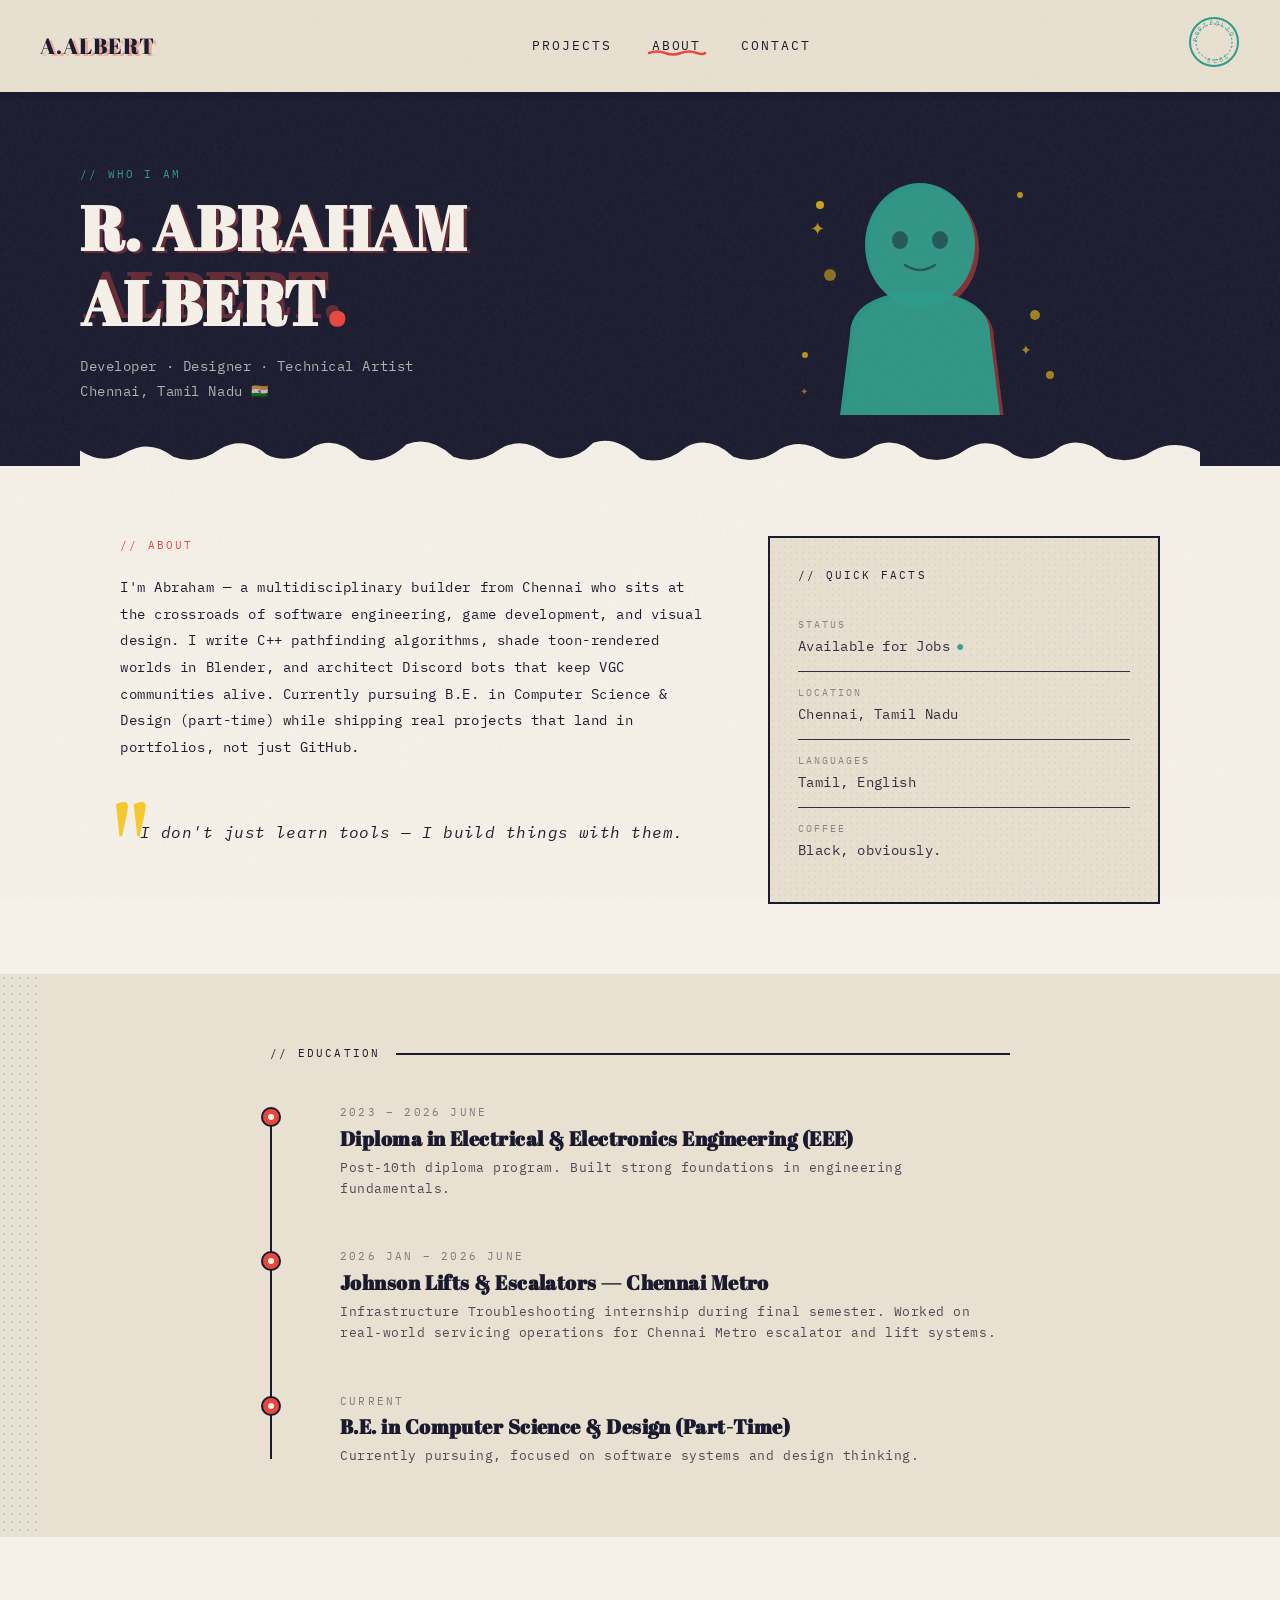
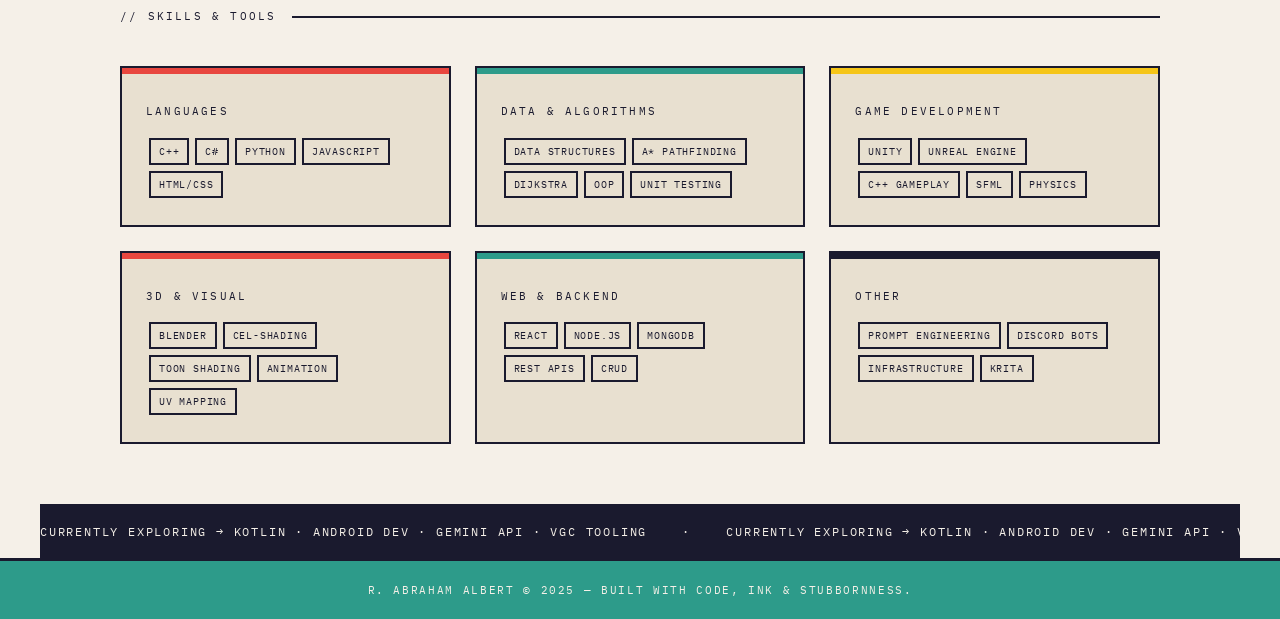
==== about.html @ dec5130c "Initial commit: Risograph portfolio website" ====
<!DOCTYPE html>
<html lang="en">
<head>
  <meta charset="UTF-8">
  <meta name="viewport" content="width=device-width, initial-scale=1.0">
  <title>About — R. Abraham Albert</title>
  <link rel="preconnect" href="https://fonts.googleapis.com">
  <link rel="preconnect" href="https://fonts.gstatic.com" crossorigin>
  <link href="https://fonts.googleapis.com/css2?family=Abril+Fatface&family=IBM+Plex+Mono:ital,wght@0,400;0,500;1,400&display=swap" rel="stylesheet">
  <link rel="stylesheet" href="assets/css/risograph.css">
  <link rel="stylesheet" href="assets/css/header.css">
  <link rel="stylesheet" href="assets/css/about.css">
</head>
<body>

<script src="assets/js/header.js"></script>
<script>injectHeader('about');</script>

<!-- ═══════════════ BLOCK 1: HERO ═══════════════ -->
<section class="about-hero">
  <div class="about-hero-left">
    <p class="label" style="color: var(--ink-teal);">// Who I Am</p>
    <h1 class="about-name mis-reg" data-text="R. ABRAHAM ALBERT.">
      R. ABRAHAM<br><span>ALBERT<span class="period">.</span></span>
    </h1>
    <p class="about-subtitle">Developer · Designer · Technical Artist<br>Chennai, Tamil Nadu 🇮🇳</p>
  </div>
  <div class="about-hero-right" aria-hidden="true">
    <svg width="300" height="260" viewBox="0 0 300 260" fill="none" xmlns="http://www.w3.org/2000/svg">
      <!-- Misreg silhouette -->
      <g transform="translate(4,4)" opacity="0.5">
        <ellipse cx="150" cy="90" rx="55" ry="62" fill="var(--ink-red)"/>
        <path d="M80,180 Q80,140 150,135 Q220,140 220,180 L230,260 L70,260 Z" fill="var(--ink-red)"/>
      </g>
      <!-- Main silhouette -->
      <ellipse cx="150" cy="90" rx="55" ry="62" fill="var(--ink-teal)" opacity="0.95"/>
      <path d="M80,180 Q80,140 150,135 Q220,140 220,180 L230,260 L70,260 Z" fill="var(--ink-teal)" opacity="0.95"/>
      <!-- Face details -->
      <ellipse cx="130" cy="85" rx="8" ry="9" fill="var(--ink-black)" opacity="0.5"/>
      <ellipse cx="170" cy="85" rx="8" ry="9" fill="var(--ink-black)" opacity="0.5"/>
      <path d="M135,110 Q150,120 165,110" stroke="var(--ink-black)" stroke-width="2.5" fill="none" stroke-linecap="round" opacity="0.5"/>
      <!-- Halftone dots -->
      <circle cx="50" cy="50" r="4" fill="var(--ink-yellow)" opacity="0.8"/>
      <circle cx="250" cy="40" r="3" fill="var(--ink-yellow)" opacity="0.7"/>
      <circle cx="265" cy="160" r="5" fill="var(--ink-yellow)" opacity="0.6"/>
      <circle cx="35" cy="200" r="3" fill="var(--ink-yellow)" opacity="0.7"/>
      <circle cx="280" cy="220" r="4" fill="var(--ink-yellow)" opacity="0.6"/>
      <circle cx="60" cy="120" r="6" fill="var(--ink-yellow)" opacity="0.5"/>
      <!-- Stars/accents -->
      <text x="40" y="80" font-size="18" fill="var(--ink-yellow)" opacity="0.7">✦</text>
      <text x="250" y="200" font-size="14" fill="var(--ink-yellow)" opacity="0.6">✦</text>
      <text x="30" y="240" font-size="10" fill="var(--ink-yellow)" opacity="0.5">✦</text>
    </svg>
  </div>

  <div class="torn-divider">
    <svg viewBox="0 0 1440 40" fill="none" xmlns="http://www.w3.org/2000/svg" preserveAspectRatio="none">
      <path d="M0,0 L0,20 Q30,40 60,22 Q90,5 120,28 Q150,40 180,18 Q210,0 240,25 Q270,40 300,15 Q330,0 360,30 Q390,40 420,12 Q450,0 480,28 Q510,40 540,18 Q570,0 600,25 Q630,40 660,10 Q690,0 720,30 Q750,40 780,15 Q810,0 840,28 Q870,40 900,18 Q930,2 960,25 Q990,40 1020,15 Q1050,0 1080,28 Q1110,40 1140,18 Q1170,0 1200,25 Q1230,40 1260,15 Q1290,0 1320,28 Q1350,40 1380,20 Q1410,5 1440,22 L1440,40 L0,40 Z" fill="var(--paper)"/>
    </svg>
  </div>
</section>

<!-- ═══════════════ BLOCK 2: BIO ═══════════════ -->
<section class="about-bio">
  <div class="about-bio-inner">
    <div class="bio-left">
      <p class="label" style="color: var(--ink-red);">// About</p>
      <p class="bio-text">I'm Abraham — a multidisciplinary builder from Chennai who sits at the crossroads of software engineering, game development, and visual design. I write C++ pathfinding algorithms, shade toon-rendered worlds in Blender, and architect Discord bots that keep VGC communities alive. Currently pursuing B.E. in Computer Science &amp; Design (part-time) while shipping real projects that land in portfolios, not just GitHub.</p>
      <div class="pull-quote">
        <span class="quote-mark">"</span>
        <em class="quote-text">I don't just learn tools — I build things with them.</em>
      </div>
    </div>
    <div class="bio-right">
      <div class="info-card">
        <div class="info-card-halftone"></div>
        <p class="label" style="margin-bottom: 20px;">// Quick Facts</p>
        <div class="info-row">
          <span class="info-key">Status</span>
          <span class="info-val">Available for Jobs <span class="blink-dot">●</span></span>
        </div>
        <div class="info-row">
          <span class="info-key">Location</span>
          <span class="info-val">Chennai, Tamil Nadu</span>
        </div>
        <div class="info-row">
          <span class="info-key">Languages</span>
          <span class="info-val">Tamil, English</span>
        </div>
        <div class="info-row">
          <span class="info-key">Coffee</span>
          <span class="info-val">Black, obviously.</span>
        </div>
      </div>
    </div>
  </div>
</section>

<!-- ═══════════════ BLOCK 3: EDUCATION ═══════════════ -->
<section class="about-education">
  <div class="edu-stripe" aria-hidden="true"></div>
  <div class="about-edu-inner">
    <p class="label section-label">// Education</p>

    <div class="timeline">

      <div class="timeline-item">
        <div class="timeline-marker"></div>
        <div class="timeline-content">
          <span class="timeline-year label">2023 – 2026 June</span>
          <h3 class="timeline-inst">Diploma in Electrical &amp; Electronics Engineering (EEE)</h3>
          <p class="timeline-detail">Post-10th diploma program. Built strong foundations in engineering fundamentals.</p>
        </div>
      </div>

      <div class="timeline-item">
        <div class="timeline-marker"></div>
        <div class="timeline-content">
          <span class="timeline-year label">2026 Jan – 2026 June</span>
          <h3 class="timeline-inst">Johnson Lifts &amp; Escalators — Chennai Metro</h3>
          <p class="timeline-detail">Infrastructure Troubleshooting internship during final semester. Worked on real-world servicing operations for Chennai Metro escalator and lift systems.</p>
        </div>
      </div>

      <div class="timeline-item">
        <div class="timeline-marker"></div>
        <div class="timeline-content">
          <span class="timeline-year label">Current</span>
          <h3 class="timeline-inst">B.E. in Computer Science &amp; Design (Part-Time)</h3>
          <p class="timeline-detail">Currently pursuing, focused on software systems and design thinking.</p>
        </div>
      </div>

    </div>
  </div>
</section>

<!-- ═══════════════ BLOCK 4: SKILLS ═══════════════ -->
<section class="about-skills">
  <div class="about-skills-inner">
    <p class="label section-label">// Skills &amp; Tools</p>

    <div class="skills-grid">

      <div class="skill-card" style="--accent: var(--ink-red)">
        <div class="skill-accent-bar"></div>
        <p class="skill-cat label">Languages</p>
        <div class="skill-tags">
          <span class="tag">C++</span><span class="tag">C#</span><span class="tag">Python</span>
          <span class="tag">JavaScript</span><span class="tag">HTML/CSS</span>
        </div>
      </div>

      <div class="skill-card" style="--accent: var(--ink-teal)">
        <div class="skill-accent-bar"></div>
        <p class="skill-cat label">Data &amp; Algorithms</p>
        <div class="skill-tags">
          <span class="tag">Data Structures</span><span class="tag">A* Pathfinding</span>
          <span class="tag">Dijkstra</span><span class="tag">OOP</span><span class="tag">Unit Testing</span>
        </div>
      </div>

      <div class="skill-card" style="--accent: var(--ink-yellow)">
        <div class="skill-accent-bar"></div>
        <p class="skill-cat label">Game Development</p>
        <div class="skill-tags">
          <span class="tag">Unity</span><span class="tag">Unreal Engine</span>
          <span class="tag">C++ Gameplay</span><span class="tag">SFML</span><span class="tag">Physics</span>
        </div>
      </div>

      <div class="skill-card" style="--accent: var(--ink-red)">
        <div class="skill-accent-bar"></div>
        <p class="skill-cat label">3D &amp; Visual</p>
        <div class="skill-tags">
          <span class="tag">Blender</span><span class="tag">Cel-Shading</span>
          <span class="tag">Toon Shading</span><span class="tag">Animation</span><span class="tag">UV Mapping</span>
        </div>
      </div>

      <div class="skill-card" style="--accent: var(--ink-teal)">
        <div class="skill-accent-bar"></div>
        <p class="skill-cat label">Web &amp; Backend</p>
        <div class="skill-tags">
          <span class="tag">React</span><span class="tag">Node.js</span>
          <span class="tag">MongoDB</span><span class="tag">REST APIs</span><span class="tag">CRUD</span>
        </div>
      </div>

      <div class="skill-card" style="--accent: var(--ink-black)">
        <div class="skill-accent-bar"></div>
        <p class="skill-cat label">Other</p>
        <div class="skill-tags">
          <span class="tag">Prompt Engineering</span><span class="tag">Discord Bots</span>
          <span class="tag">Infrastructure</span><span class="tag">Krita</span>
        </div>
      </div>

    </div>

    <div class="skills-ticker-wrap">
      <div class="skills-ticker">
        <span>Currently Exploring → Kotlin · Android Dev · Gemini API · VGC Tooling &nbsp;&nbsp;&nbsp;·&nbsp;&nbsp;&nbsp; Currently Exploring → Kotlin · Android Dev · Gemini API · VGC Tooling &nbsp;&nbsp;&nbsp;·&nbsp;&nbsp;&nbsp; Currently Exploring → Kotlin · Android Dev · Gemini API · VGC Tooling</span>
      </div>
    </div>
  </div>
</section>

<!-- ═══════════════ FOOTER ═══════════════ -->
<footer class="main-footer">
  R. Abraham Albert © 2025 — Built with Code, Ink &amp; Stubbornness.
</footer>

</body>
</html>
---- assets/css/risograph.css ----
@import url('https://fonts.googleapis.com/css2?family=Abril+Fatface&family=IBM+Plex+Mono:ital,wght@0,400;0,500;1,400&display=swap');

:root {
  --ink-black: #1A1A2E;
  --ink-red: #E8473F;
  --ink-teal: #2D9B8A;
  --ink-yellow: #F5C518;
  --paper: #F5F0E8;
  --paper-dark: #E8E0D0;
}

*, *::before, *::after {
  box-sizing: border-box;
  margin: 0;
  padding: 0;
}

html {
  scroll-behavior: smooth;
}

body {
  background-color: var(--paper);
  color: var(--ink-black);
  font-family: 'IBM Plex Mono', monospace;
  font-size: 15px;
  line-height: 1.7;
  letter-spacing: 0.03em;
  position: relative;
  overflow-x: hidden;
}

body::after {
  content: '';
  position: fixed;
  inset: 0;
  background-image: url("data:image/svg+xml,%3Csvg viewBox='0 0 256 256' xmlns='http://www.w3.org/2000/svg'%3E%3Cfilter id='noise'%3E%3CfeTurbulence type='fractalNoise' baseFrequency='0.9' numOctaves='4' stitchTiles='stitch'/%3E%3C/filter%3E%3Crect width='100%25' height='100%25' filter='url(%23noise)' opacity='0.18'/%3E%3C/svg%3E");
  pointer-events: none;
  z-index: 9999;
  opacity: 0.18;
}

/* ── TYPOGRAPHY ── */
h1, h2, h3, .display {
  font-family: 'Abril Fatface', serif;
  line-height: 1.1;
}

.mono {
  font-family: 'IBM Plex Mono', monospace;
}

.label {
  font-family: 'IBM Plex Mono', monospace;
  font-size: 11px;
  letter-spacing: 0.2em;
  text-transform: uppercase;
}

/* ── HALFTONE PATTERN ── */
.halftone {
  background-image: radial-gradient(circle, var(--ink-black) 1.5px, transparent 1.5px);
  background-size: 6px 6px;
  opacity: 0.08;
}

/* ── STAMP HOVER ── */
.stamp-hover {
  transition: transform 0.12s ease, box-shadow 0.12s ease;
  cursor: pointer;
}
.stamp-hover:hover {
  transform: translate(3px, 3px);
  box-shadow: -3px -3px 0 0 var(--ink-black);
}

/* ── MISREGISTRATION ── */
.mis-reg {
  position: relative;
}
.mis-reg::before {
  content: attr(data-text);
  position: absolute;
  left: 3px;
  top: 2px;
  color: var(--ink-red);
  opacity: 0.35;
  z-index: -1;
  pointer-events: none;
  font-family: inherit;
  font-size: inherit;
  font-weight: inherit;
}

/* ── TAG / PILL ── */
.tag {
  display: inline-block;
  border: 2px solid var(--ink-black);
  font-family: 'IBM Plex Mono', monospace;
  font-size: 10px;
  text-transform: uppercase;
  letter-spacing: 0.08em;
  padding: 3px 8px;
  margin: 3px;
  background: transparent;
}

/* ── SECTION LABEL ── */
.section-label {
  font-family: 'IBM Plex Mono', monospace;
  font-size: 11px;
  letter-spacing: 0.2em;
  text-transform: uppercase;
  display: flex;
  align-items: center;
  gap: 16px;
  margin-bottom: 40px;
}
.section-label::after {
  content: '';
  flex: 1;
  height: 2px;
  background: var(--ink-black);
}

/* ── TORN PAPER DIVIDER ── */
.torn-divider {
  width: 100%;
  overflow: hidden;
  line-height: 0;
}
.torn-divider svg {
  display: block;
  width: 100%;
}

/* ── FOOTER ── */
footer.main-footer {
  background: var(--ink-teal);
  padding: 20px;
  text-align: center;
  font-family: 'IBM Plex Mono', monospace;
  font-size: 11px;
  letter-spacing: 0.15em;
  text-transform: uppercase;
  color: var(--paper);
  border-top: 3px solid var(--ink-black);
}

/* ── RESPONSIVE ── */
@media (max-width: 768px) {
  body { font-size: 14px; }
}
---- assets/css/header.css ----
/* ════════════════════════════════
   HEADER STYLES
   ════════════════════════════════ */

.site-header {
  position: sticky;
  top: 0;
  z-index: 1000;
  background: var(--paper-dark);
  border-bottom: 3px solid var(--ink-black);
  box-shadow: 0 4px 0 0 var(--ink-black);
  transition: box-shadow 0.2s;
}

.site-header.scrolled {
  box-shadow: 0 6px 0 0 var(--ink-black);
}

.header-inner {
  display: flex;
  align-items: center;
  justify-content: space-between;
  max-width: 1300px;
  margin: 0 auto;
  padding: 16px 40px;
  gap: 24px;
}

/* Wordmark */
.wordmark {
  font-family: 'Abril Fatface', serif;
  font-size: 22px;
  color: var(--ink-black);
  text-decoration: none;
  position: relative;
  flex-shrink: 0;
  letter-spacing: 0.04em;
}
.wordmark::before {
  font-family: 'Abril Fatface', serif;
  font-size: 22px;
  letter-spacing: 0.04em;
}

/* Main Nav */
.main-nav {
  display: flex;
  align-items: center;
  gap: 40px;
}

.nav-link {
  font-family: 'IBM Plex Mono', monospace;
  font-size: 13px;
  letter-spacing: 0.15em;
  text-transform: uppercase;
  text-decoration: none;
  color: var(--ink-black);
  position: relative;
  display: flex;
  flex-direction: column;
  align-items: center;
  gap: 2px;
}

.nav-link:hover {
  color: var(--ink-red);
}

.nav-underline {
  display: block;
  position: absolute;
  bottom: -6px;
  left: 50%;
  transform: translateX(-50%);
}

/* Stamp circle */
.stamp-circle {
  flex-shrink: 0;
  animation: spin-slow 30s linear infinite;
}

@keyframes spin-slow {
  to { transform: rotate(360deg); }
}

/* Hamburger */
.hamburger {
  display: none;
  flex-direction: column;
  gap: 5px;
  background: none;
  border: none;
  cursor: pointer;
  padding: 4px;
}

.hamburger span {
  display: block;
  width: 26px;
  height: 2px;
  background: var(--ink-black);
  transition: all 0.2s;
}

.hamburger.open span:nth-child(1) { transform: rotate(45deg) translate(5px, 5px); }
.hamburger.open span:nth-child(2) { opacity: 0; }
.hamburger.open span:nth-child(3) { transform: rotate(-45deg) translate(5px, -5px); }

/* Mobile Menu */
.mobile-menu {
  display: none;
  background: var(--paper-dark);
  border-top: 2px solid var(--ink-black);
  position: relative;
  overflow: hidden;
}

.mobile-menu.open {
  display: block;
}

.mobile-halftone {
  position: absolute;
  left: 0;
  top: 0;
  width: 40px;
  height: 100%;
  background-image: radial-gradient(circle, var(--ink-teal) 1.5px, transparent 1.5px);
  background-size: 6px 6px;
  opacity: 0.3;
}

.mobile-nav {
  padding: 24px 24px 24px 60px;
  display: flex;
  flex-direction: column;
  gap: 20px;
}

.mobile-nav .nav-link {
  font-size: 16px;
  align-items: flex-start;
}

@media (max-width: 768px) {
  .header-inner { padding: 14px 20px; }
  .main-nav { display: none; }
  .stamp-circle { display: none; }
  .hamburger { display: flex; }
}
---- assets/css/about.css ----
/* ════════════════════════════════
   ABOUT PAGE
   ════════════════════════════════ */

/* ── HERO ── */
.about-hero {
  background: var(--ink-black);
  min-height: 320px;
  position: relative;
  overflow: hidden;
  display: grid;
  grid-template-columns: 1fr 1fr;
  align-items: center;
  padding: 60px 80px 0;
}

.about-hero::before {
  content: '';
  position: absolute;
  inset: 0;
  opacity: 0.15;
  pointer-events: none;
  background-image: url("data:image/svg+xml,%3Csvg viewBox='0 0 200 200' xmlns='http://www.w3.org/2000/svg'%3E%3Cfilter id='n'%3E%3CfeTurbulence type='fractalNoise' baseFrequency='0.8' numOctaves='4'/%3E%3C/filter%3E%3Crect width='100%25' height='100%25' filter='url(%23n)' opacity='0.2'/%3E%3C/svg%3E");
}

.about-hero-left { position: relative; z-index: 1; }
.about-hero-right {
  display: flex;
  justify-content: center;
  align-items: center;
  position: relative;
  z-index: 1;
}

.about-name {
  font-family: 'Abril Fatface', serif;
  font-size: 62px;
  color: var(--paper);
  line-height: 1.05;
  margin: 12px 0 16px;
}

.period {
  color: var(--ink-red);
  font-size: 74px;
}

.about-subtitle {
  font-family: 'IBM Plex Mono', monospace;
  font-size: 14px;
  color: var(--paper);
  opacity: 0.7;
  line-height: 1.8;
  letter-spacing: 0.04em;
}

.torn-divider {
  grid-column: 1 / -1;
  width: 100%;
  line-height: 0;
  display: block;
  margin-top: 20px;
}

/* ── BIO SECTION ── */
.about-bio {
  background: var(--paper);
  padding: 70px 0;
}

.about-bio-inner {
  max-width: 1200px;
  margin: 0 auto;
  padding: 0 80px;
  display: grid;
  grid-template-columns: 60fr 40fr;
  gap: 60px;
  align-items: start;
}

.bio-left .label { color: var(--ink-red); margin-bottom: 20px; display: block; }

.bio-text {
  font-family: 'IBM Plex Mono', monospace;
  font-size: 14px;
  line-height: 1.9;
  letter-spacing: 0.04em;
  color: var(--ink-black);
}

.pull-quote {
  margin-top: 40px;
  position: relative;
  padding-left: 20px;
}

.quote-mark {
  font-family: 'Abril Fatface', serif;
  font-size: 120px;
  color: var(--ink-yellow);
  line-height: 0.8;
  display: block;
  position: absolute;
  top: -20px;
  left: -10px;
  opacity: 0.9;
}

.quote-text {
  font-family: 'IBM Plex Mono', monospace;
  font-size: 16px;
  line-height: 1.6;
  color: var(--ink-black);
  display: block;
  margin-top: 60px;
  position: relative;
  z-index: 1;
}

/* Info Card */
.info-card {
  border: 2px solid var(--ink-black);
  padding: 28px;
  background: var(--paper-dark);
  position: relative;
  overflow: hidden;
}

.info-card-halftone {
  position: absolute;
  inset: 0;
  background-image: radial-gradient(circle, var(--ink-black) 1px, transparent 1px);
  background-size: 6px 6px;
  opacity: 0.04;
  pointer-events: none;
}

.info-row {
  display: flex;
  flex-direction: column;
  gap: 2px;
  padding: 12px 0;
  border-bottom: 1px solid var(--ink-black);
  opacity: 0.9;
}

.info-row:last-child { border-bottom: none; }

.info-key {
  font-family: 'IBM Plex Mono', monospace;
  font-size: 10px;
  letter-spacing: 0.2em;
  text-transform: uppercase;
  color: var(--ink-black);
  opacity: 0.5;
}

.info-val {
  font-family: 'IBM Plex Mono', monospace;
  font-size: 14px;
  color: var(--ink-black);
  display: flex;
  align-items: center;
  gap: 6px;
}

.blink-dot {
  color: var(--ink-teal);
  animation: blink 1.5s ease-in-out infinite;
}

@keyframes blink {
  0%, 100% { opacity: 1; }
  50% { opacity: 0.1; }
}

/* ── EDUCATION ── */
.about-education {
  background: var(--paper-dark);
  padding: 70px 0;
  position: relative;
  overflow: hidden;
}

.edu-stripe {
  position: absolute;
  left: 0;
  top: 0;
  width: 40px;
  height: 100%;
  background-image: radial-gradient(circle, var(--ink-teal) 1.5px, transparent 1.5px);
  background-size: 8px 8px;
  opacity: 0.25;
}

.about-edu-inner {
  max-width: 900px;
  margin: 0 auto;
  padding: 0 80px;
}

.timeline {
  position: relative;
  padding-left: 40px;
}

.timeline::before {
  content: '';
  position: absolute;
  left: 0;
  top: 8px;
  bottom: 8px;
  width: 2px;
  background: var(--ink-black);
}

.timeline-item {
  position: relative;
  padding-bottom: 48px;
  padding-left: 30px;
}

.timeline-item:last-child { padding-bottom: 0; }

.timeline-marker {
  position: absolute;
  left: -49px;
  top: 4px;
  width: 20px;
  height: 20px;
  background: var(--ink-red);
  border: 2px solid var(--ink-black);
  border-radius: 50%;
}

.timeline-marker::after {
  content: '';
  position: absolute;
  top: 50%;
  left: 50%;
  transform: translate(-50%, -50%);
  width: 6px;
  height: 6px;
  background: var(--paper);
  border-radius: 50%;
}

.timeline-year {
  color: var(--ink-black);
  opacity: 0.5;
  display: block;
  margin-bottom: 6px;
}

.timeline-inst {
  font-family: 'Abril Fatface', serif;
  font-size: 20px;
  color: var(--ink-black);
  margin-bottom: 8px;
}

.timeline-detail {
  font-family: 'IBM Plex Mono', monospace;
  font-size: 13px;
  color: var(--ink-black);
  opacity: 0.75;
  line-height: 1.6;
  letter-spacing: 0.04em;
}

/* ── SKILLS ── */
.about-skills {
  background: var(--paper);
  padding: 70px 0 0;
}

.about-skills-inner {
  max-width: 1200px;
  margin: 0 auto;
  padding: 0 80px;
}

.skills-grid {
  display: grid;
  grid-template-columns: repeat(3, 1fr);
  gap: 24px;
  margin-bottom: 60px;
}

.skill-card {
  border: 2px solid var(--ink-black);
  padding: 24px;
  background: var(--paper-dark);
  position: relative;
  overflow: hidden;
}

.skill-accent-bar {
  position: absolute;
  top: 0;
  left: 0;
  right: 0;
  height: 6px;
  background: var(--accent);
}

.skill-cat {
  margin-top: 10px;
  margin-bottom: 14px;
  display: block;
}

.skill-tags { display: flex; flex-wrap: wrap; }

/* Ticker */
.skills-ticker-wrap {
  background: var(--ink-black);
  overflow: hidden;
  padding: 14px 0;
  margin: 0 -80px;
}

.skills-ticker {
  display: inline-flex;
  white-space: nowrap;
  animation: ticker 25s linear infinite;
}

.skills-ticker span {
  font-family: 'IBM Plex Mono', monospace;
  font-size: 12px;
  letter-spacing: 0.15em;
  text-transform: uppercase;
  color: var(--paper);
}

@keyframes ticker {
  from { transform: translateX(0); }
  to { transform: translateX(-33.33%); }
}

/* ── RESPONSIVE ── */
@media (max-width: 768px) {
  .about-hero { grid-template-columns: 1fr; padding: 40px 24px 0; }
  .about-hero-right { display: none; }
  .about-name { font-size: 40px; }
  .about-bio-inner { grid-template-columns: 1fr; padding: 0 24px; gap: 40px; }
  .about-edu-inner { padding: 0 24px; }
  .about-skills-inner { padding: 0 24px; }
  .skills-grid { grid-template-columns: 1fr 1fr; }
  .skills-ticker-wrap { margin: 0 -24px; }
}

@media (max-width: 480px) {
  .skills-grid { grid-template-columns: 1fr; }
}
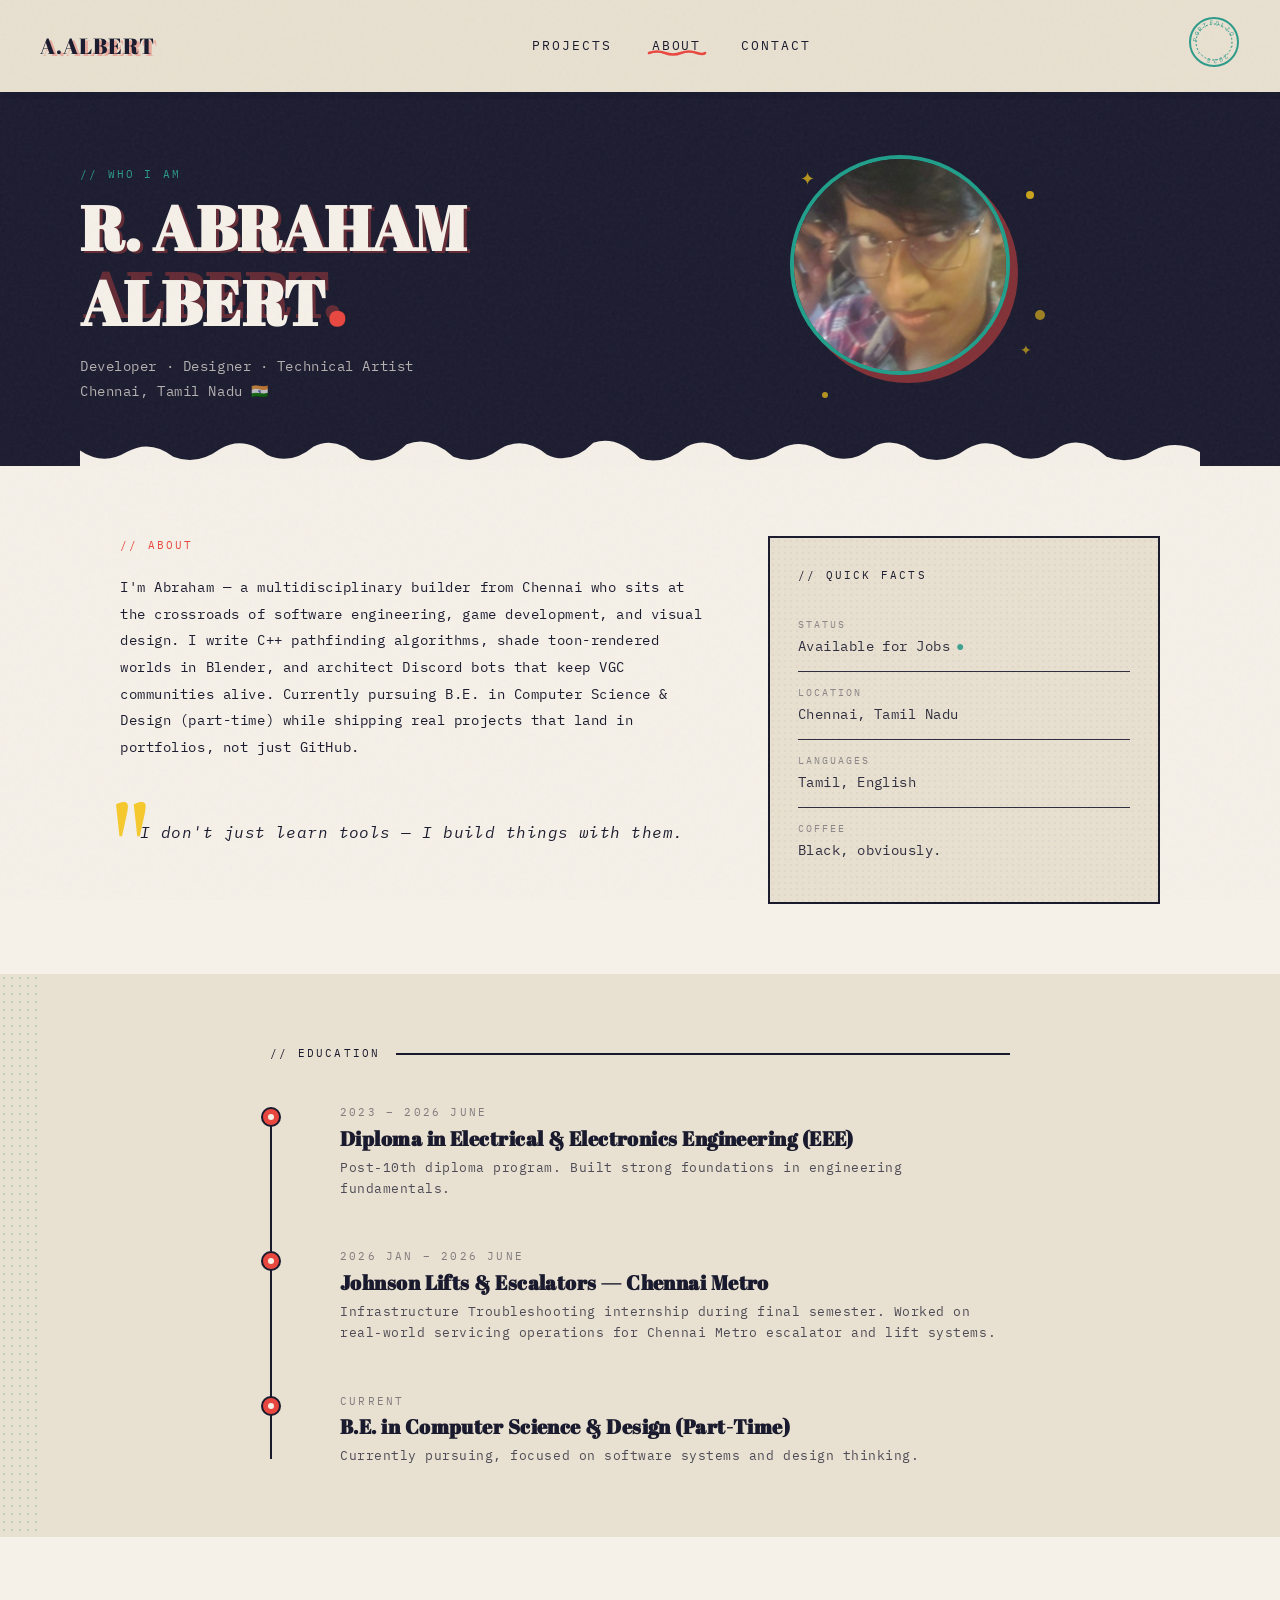
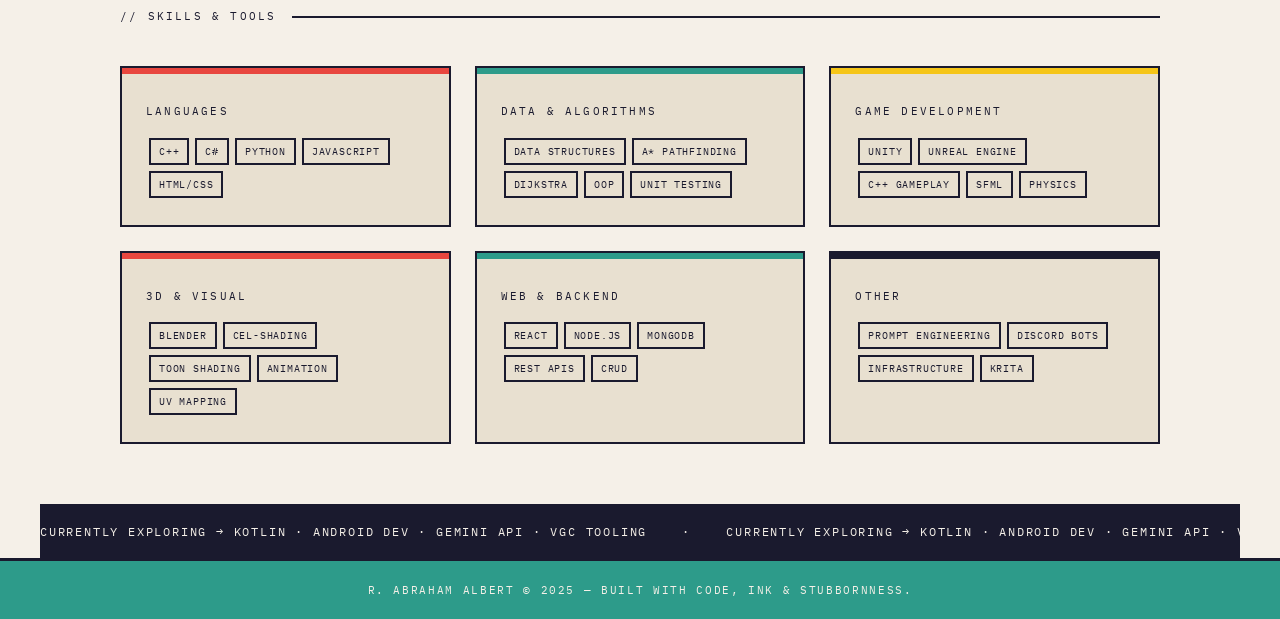
==== commit 267ef93c: "Add profile photo to About page" ====
--- a/about.html
+++ b/about.html
@@ -26,31 +26,28 @@
     <p class="about-subtitle">Developer · Designer · Technical Artist<br>Chennai, Tamil Nadu 🇮🇳</p>
   </div>
   <div class="about-hero-right" aria-hidden="true">
-    <svg width="300" height="260" viewBox="0 0 300 260" fill="none" xmlns="http://www.w3.org/2000/svg">
-      <!-- Misreg silhouette -->
-      <g transform="translate(4,4)" opacity="0.5">
-        <ellipse cx="150" cy="90" rx="55" ry="62" fill="var(--ink-red)"/>
-        <path d="M80,180 Q80,140 150,135 Q220,140 220,180 L230,260 L70,260 Z" fill="var(--ink-red)"/>
-      </g>
-      <!-- Main silhouette -->
-      <ellipse cx="150" cy="90" rx="55" ry="62" fill="var(--ink-teal)" opacity="0.95"/>
-      <path d="M80,180 Q80,140 150,135 Q220,140 220,180 L230,260 L70,260 Z" fill="var(--ink-teal)" opacity="0.95"/>
-      <!-- Face details -->
-      <ellipse cx="130" cy="85" rx="8" ry="9" fill="var(--ink-black)" opacity="0.5"/>
-      <ellipse cx="170" cy="85" rx="8" ry="9" fill="var(--ink-black)" opacity="0.5"/>
-      <path d="M135,110 Q150,120 165,110" stroke="var(--ink-black)" stroke-width="2.5" fill="none" stroke-linecap="round" opacity="0.5"/>
-      <!-- Halftone dots -->
-      <circle cx="50" cy="50" r="4" fill="var(--ink-yellow)" opacity="0.8"/>
-      <circle cx="250" cy="40" r="3" fill="var(--ink-yellow)" opacity="0.7"/>
-      <circle cx="265" cy="160" r="5" fill="var(--ink-yellow)" opacity="0.6"/>
-      <circle cx="35" cy="200" r="3" fill="var(--ink-yellow)" opacity="0.7"/>
-      <circle cx="280" cy="220" r="4" fill="var(--ink-yellow)" opacity="0.6"/>
-      <circle cx="60" cy="120" r="6" fill="var(--ink-yellow)" opacity="0.5"/>
-      <!-- Stars/accents -->
-      <text x="40" y="80" font-size="18" fill="var(--ink-yellow)" opacity="0.7">✦</text>
-      <text x="250" y="200" font-size="14" fill="var(--ink-yellow)" opacity="0.6">✦</text>
-      <text x="30" y="240" font-size="10" fill="var(--ink-yellow)" opacity="0.5">✦</text>
-    </svg>
+    <div style="position: relative; width: 260px; height: 260px;">
+      <!-- Misregistration shadow -->
+      <div style="position: absolute; top: 8px; left: 8px; width: 220px; height: 220px; border-radius: 50%; background: var(--ink-red); opacity: 0.5;"></div>
+      <!-- Profile photo -->
+      <img src="assets/images/profile.jpg" alt="R. Abraham Albert" style="
+        position: absolute; top: 0; left: 0;
+        width: 220px; height: 220px;
+        border-radius: 50%;
+        object-fit: cover;
+        object-position: center 20%;
+        border: 4px solid var(--ink-teal);
+        filter: contrast(1.05) saturate(1.1);
+      "/>
+      <!-- Decorative dots -->
+      <svg width="260" height="260" viewBox="0 0 260 260" fill="none" style="position: absolute; top: 0; left: 0; pointer-events: none;">
+        <circle cx="240" cy="40" r="4" fill="var(--ink-yellow)" opacity="0.8"/>
+        <circle cx="250" cy="160" r="5" fill="var(--ink-yellow)" opacity="0.6"/>
+        <circle cx="35" cy="240" r="3" fill="var(--ink-yellow)" opacity="0.7"/>
+        <text x="230" y="200" font-size="14" fill="var(--ink-yellow)" opacity="0.6">✦</text>
+        <text x="10" y="30" font-size="18" fill="var(--ink-yellow)" opacity="0.7">✦</text>
+      </svg>
+    </div>
   </div>
 
   <div class="torn-divider">
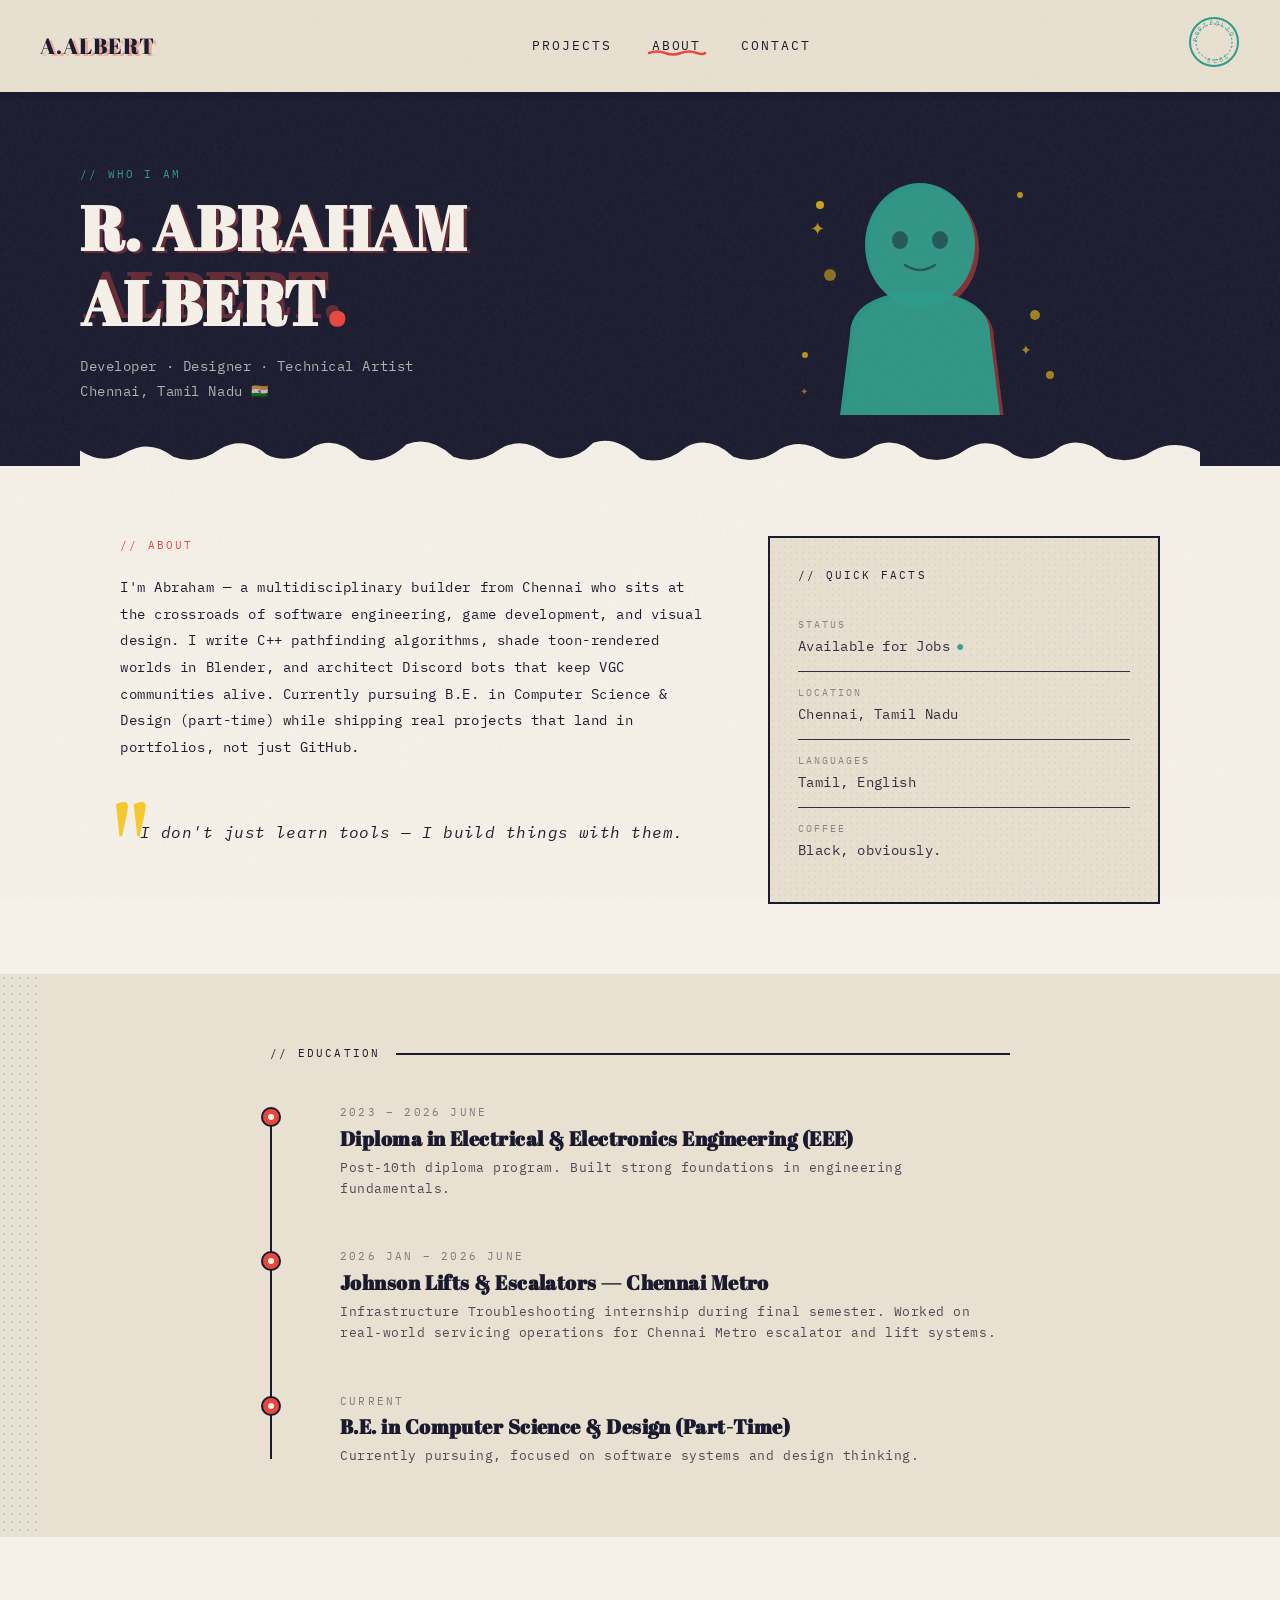
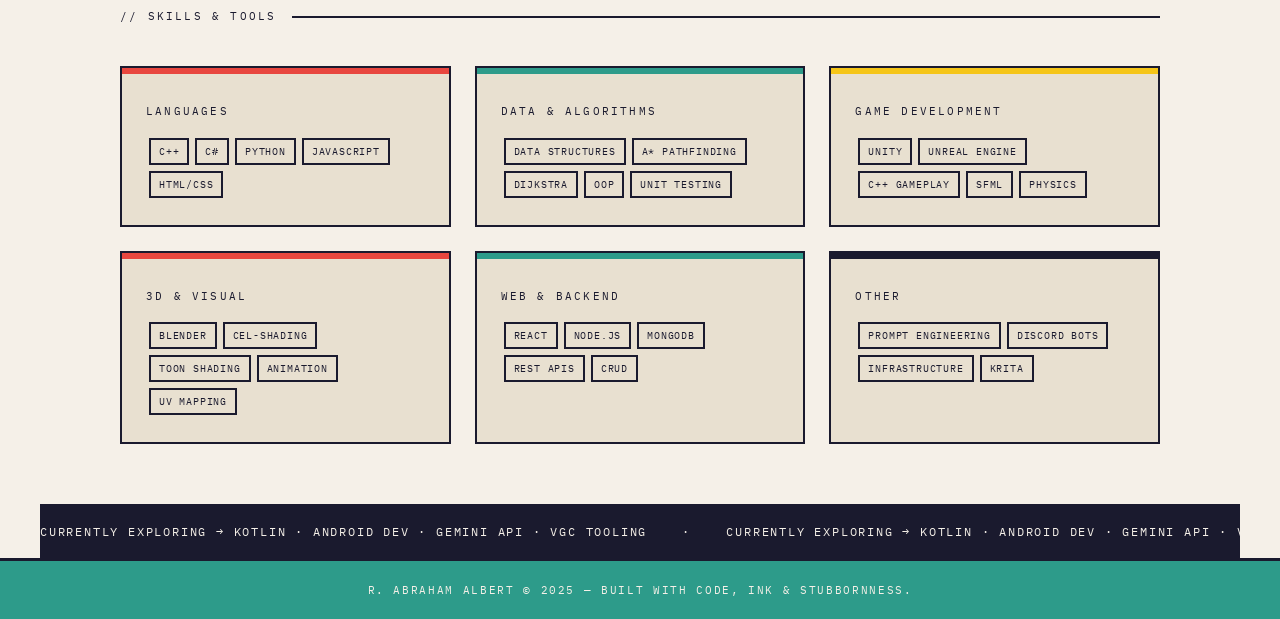
==== commit eece07b3: "Revert "Add profile photo to About page" This reverts commit 267ef93c8193ba15c3bcf42c1c7d1b07f8e782a" ====
--- a/about.html
+++ b/about.html
@@ -26,28 +26,31 @@
     <p class="about-subtitle">Developer · Designer · Technical Artist<br>Chennai, Tamil Nadu 🇮🇳</p>
   </div>
   <div class="about-hero-right" aria-hidden="true">
-    <div style="position: relative; width: 260px; height: 260px;">
-      <!-- Misregistration shadow -->
-      <div style="position: absolute; top: 8px; left: 8px; width: 220px; height: 220px; border-radius: 50%; background: var(--ink-red); opacity: 0.5;"></div>
-      <!-- Profile photo -->
-      <img src="assets/images/profile.jpg" alt="R. Abraham Albert" style="
-        position: absolute; top: 0; left: 0;
-        width: 220px; height: 220px;
-        border-radius: 50%;
-        object-fit: cover;
-        object-position: center 20%;
-        border: 4px solid var(--ink-teal);
-        filter: contrast(1.05) saturate(1.1);
-      "/>
-      <!-- Decorative dots -->
-      <svg width="260" height="260" viewBox="0 0 260 260" fill="none" style="position: absolute; top: 0; left: 0; pointer-events: none;">
-        <circle cx="240" cy="40" r="4" fill="var(--ink-yellow)" opacity="0.8"/>
-        <circle cx="250" cy="160" r="5" fill="var(--ink-yellow)" opacity="0.6"/>
-        <circle cx="35" cy="240" r="3" fill="var(--ink-yellow)" opacity="0.7"/>
-        <text x="230" y="200" font-size="14" fill="var(--ink-yellow)" opacity="0.6">✦</text>
-        <text x="10" y="30" font-size="18" fill="var(--ink-yellow)" opacity="0.7">✦</text>
-      </svg>
-    </div>
+    <svg width="300" height="260" viewBox="0 0 300 260" fill="none" xmlns="http://www.w3.org/2000/svg">
+      <!-- Misreg silhouette -->
+      <g transform="translate(4,4)" opacity="0.5">
+        <ellipse cx="150" cy="90" rx="55" ry="62" fill="var(--ink-red)"/>
+        <path d="M80,180 Q80,140 150,135 Q220,140 220,180 L230,260 L70,260 Z" fill="var(--ink-red)"/>
+      </g>
+      <!-- Main silhouette -->
+      <ellipse cx="150" cy="90" rx="55" ry="62" fill="var(--ink-teal)" opacity="0.95"/>
+      <path d="M80,180 Q80,140 150,135 Q220,140 220,180 L230,260 L70,260 Z" fill="var(--ink-teal)" opacity="0.95"/>
+      <!-- Face details -->
+      <ellipse cx="130" cy="85" rx="8" ry="9" fill="var(--ink-black)" opacity="0.5"/>
+      <ellipse cx="170" cy="85" rx="8" ry="9" fill="var(--ink-black)" opacity="0.5"/>
+      <path d="M135,110 Q150,120 165,110" stroke="var(--ink-black)" stroke-width="2.5" fill="none" stroke-linecap="round" opacity="0.5"/>
+      <!-- Halftone dots -->
+      <circle cx="50" cy="50" r="4" fill="var(--ink-yellow)" opacity="0.8"/>
+      <circle cx="250" cy="40" r="3" fill="var(--ink-yellow)" opacity="0.7"/>
+      <circle cx="265" cy="160" r="5" fill="var(--ink-yellow)" opacity="0.6"/>
+      <circle cx="35" cy="200" r="3" fill="var(--ink-yellow)" opacity="0.7"/>
+      <circle cx="280" cy="220" r="4" fill="var(--ink-yellow)" opacity="0.6"/>
+      <circle cx="60" cy="120" r="6" fill="var(--ink-yellow)" opacity="0.5"/>
+      <!-- Stars/accents -->
+      <text x="40" y="80" font-size="18" fill="var(--ink-yellow)" opacity="0.7">✦</text>
+      <text x="250" y="200" font-size="14" fill="var(--ink-yellow)" opacity="0.6">✦</text>
+      <text x="30" y="240" font-size="10" fill="var(--ink-yellow)" opacity="0.5">✦</text>
+    </svg>
   </div>
 
   <div class="torn-divider">
